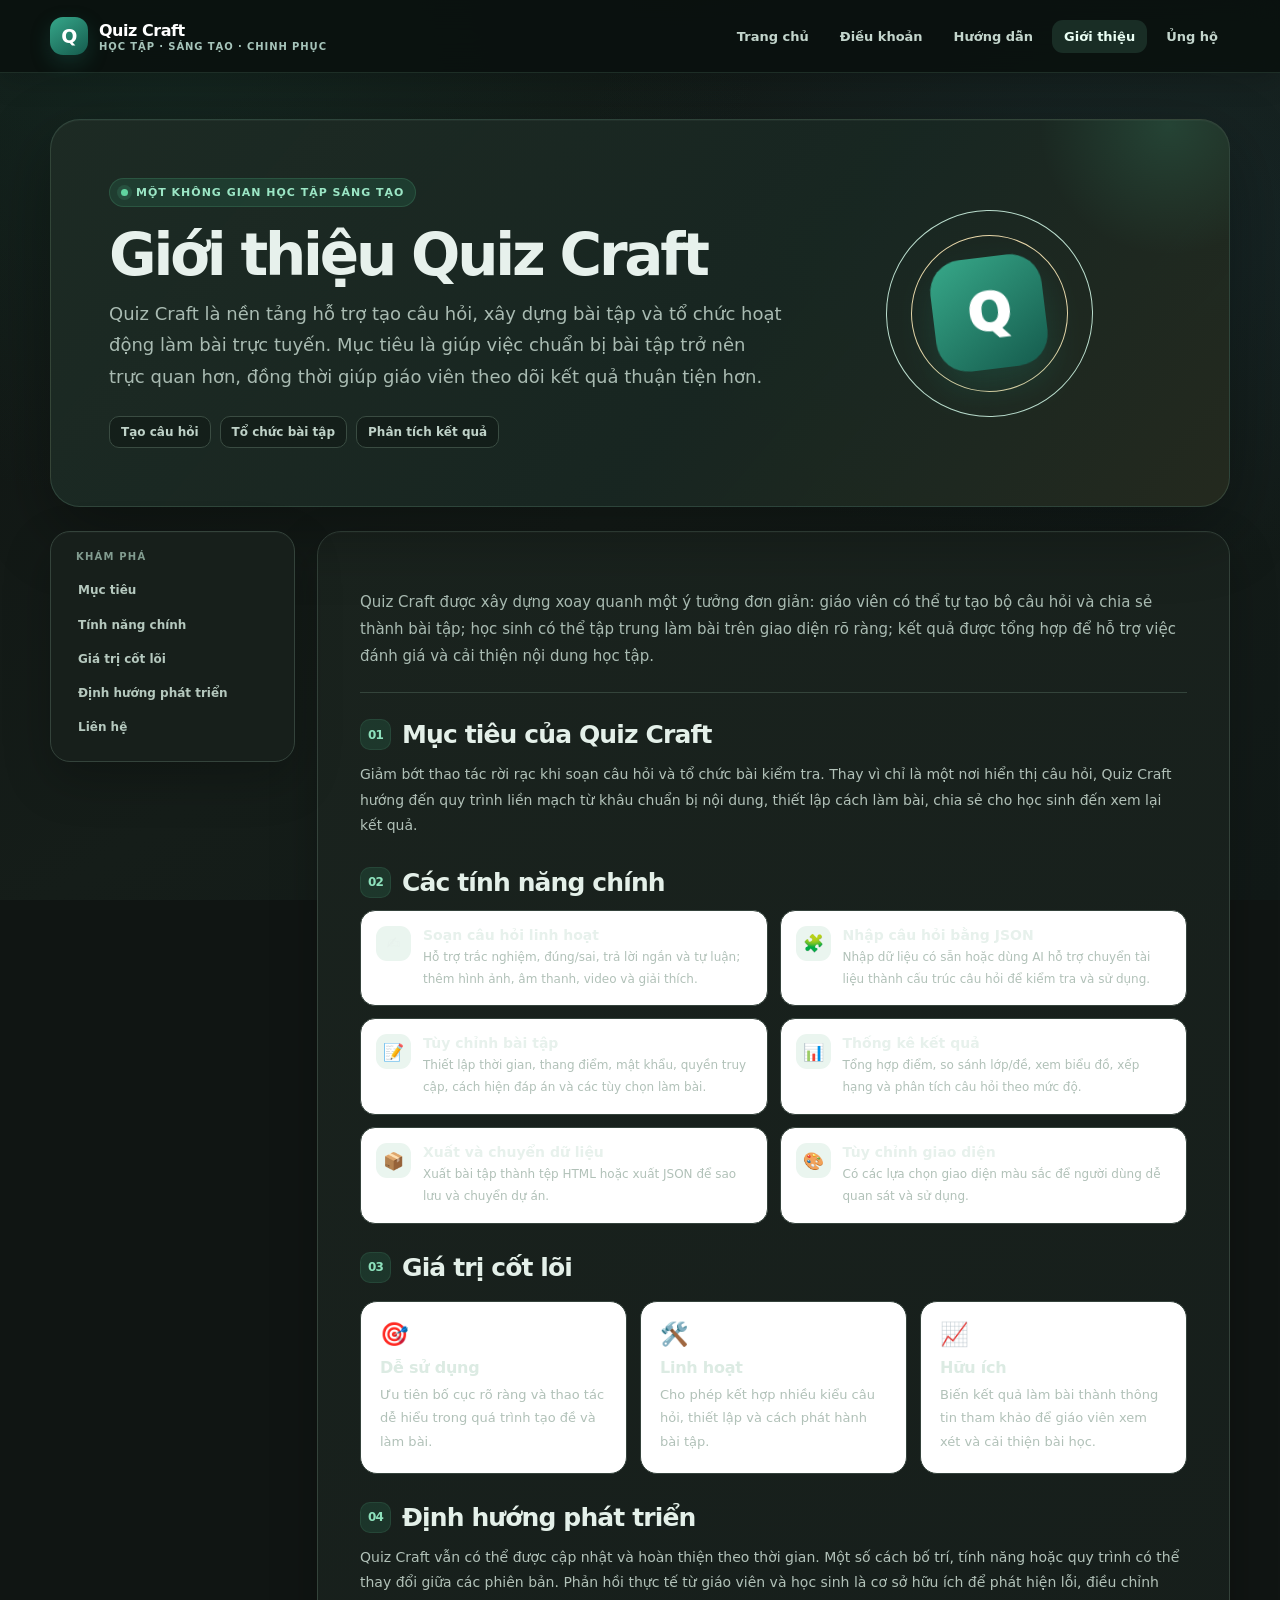
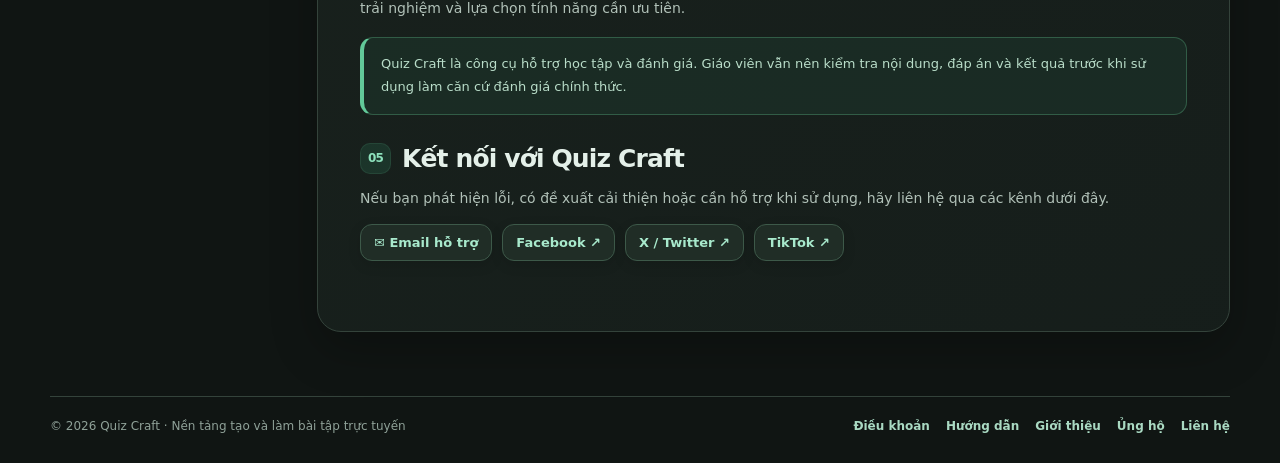
==== about.html @ 4340d817 "Quiz-craft Tạo câu hỏi nhanh và gọn" ====
<!doctype html><html lang="vi"><head><meta charset="utf-8"><meta name="viewport" content="width=device-width,initial-scale=1"><meta name="description" content="Giới thiệu về Quiz Craft, nền tảng tạo và làm bài tập trực tuyến."><meta name="theme-color" content="#101915"><title>Giới thiệu · Quiz Craft</title><style>
:root{color-scheme:light;--ink:#18302e;--muted:#667974;--paper:#f6faf8;--surface:#fff;--line:#e2ece7;--primary:#1d7a67;--primary-dark:#145b4f;--accent:#e0a93e;--soft:#edf6f2;--shadow:0 20px 55px rgba(33,61,55,.10);--small-shadow:0 8px 24px rgba(33,61,55,.07);--radius:22px;font-family:Inter,ui-sans-serif,system-ui,-apple-system,BlinkMacSystemFont,"Segoe UI",sans-serif}
*{box-sizing:border-box}html{scroll-behavior:smooth;scroll-padding-top:100px}body{margin:0;min-height:100vh;color:var(--ink);background:linear-gradient(125deg,#f7fbf9,#edf8f2,#fff8eb,#eef5ff);background-size:250% 250%;animation:drift 24s ease-in-out infinite;-webkit-font-smoothing:antialiased}a{color:var(--primary);text-decoration:none}a:hover{text-decoration:underline}button{font:inherit}@keyframes drift{0%,100%{background-position:0% 50%}50%{background-position:100% 50%}}
.topbar{position:sticky;top:0;z-index:50;background:rgba(8,15,19,.88);backdrop-filter:blur(18px);border-bottom:1px solid rgba(255,255,255,.09);color:#fff}.topbar-inner{width:min(1180px,calc(100% - 36px));height:72px;margin:auto;display:flex;align-items:center;justify-content:space-between;gap:20px}.brand{display:flex;align-items:center;gap:11px;color:white;font-weight:850;letter-spacing:-.03em}.brand:hover{text-decoration:none}.brand-mark{width:38px;height:38px;border-radius:13px;display:grid;place-items:center;background:linear-gradient(145deg,#36a78a,#155b4d);color:#fff;font-size:19px;box-shadow:0 8px 20px #1d7a6744}.brand small{display:block;color:#a6c4ba;font-size:10px;font-weight:650;letter-spacing:.09em;text-transform:uppercase;margin-top:1px}.nav{display:flex;align-items:center;gap:7px;flex-wrap:wrap}.nav a{color:#d6e4df;font-size:13px;font-weight:700;padding:9px 12px;border-radius:11px;transition:background .2s,color .2s,transform .2s}.nav a:hover,.nav a[aria-current=page]{text-decoration:none;background:rgba(255,255,255,.12);color:white}.nav a:active{transform:scale(.97)}
.wrap{width:min(1180px,calc(100% - 36px));margin:0 auto;padding:46px 0 64px}.hero{position:relative;overflow:hidden;border:1px solid rgba(255,255,255,.8);border-radius:30px;padding:clamp(28px,5vw,58px);background:linear-gradient(125deg,rgba(255,255,255,.94),rgba(240,249,244,.92) 60%,rgba(255,248,232,.94));box-shadow:var(--shadow)}.hero:before{content:"";position:absolute;width:270px;height:270px;border-radius:50%;right:-75px;top:-130px;background:radial-gradient(circle,#bfe8d5aa,transparent 68%);pointer-events:none}.eyebrow{display:inline-flex;align-items:center;gap:8px;padding:7px 11px;border-radius:999px;background:#e6f4ed;color:#17634f;font-size:11px;font-weight:850;letter-spacing:.09em;text-transform:uppercase}.eyebrow:before{content:"";width:7px;height:7px;border-radius:50%;background:#269a70;box-shadow:0 0 0 4px #269a701e}.hero h1{position:relative;max-width:850px;margin:18px 0 12px;font-size:clamp(34px,5.5vw,58px);line-height:1.05;letter-spacing:-.055em}.hero p{position:relative;max-width:760px;margin:0;color:var(--muted);font-size:clamp(15px,1.7vw,18px);line-height:1.75}.hero-meta{display:flex;gap:9px;flex-wrap:wrap;margin-top:24px}.meta-chip{padding:8px 11px;border:1px solid var(--line);border-radius:10px;background:#ffffffb8;color:#536c64;font-size:12px;font-weight:700}
.layout{display:grid;grid-template-columns:245px minmax(0,1fr);gap:22px;align-items:start;margin-top:24px}.side{position:sticky;top:94px;border:1px solid var(--line);border-radius:20px;background:#ffffffd9;box-shadow:var(--small-shadow);padding:17px}.side-label{margin:2px 8px 11px;color:#82918b;font-size:10px;font-weight:850;letter-spacing:.12em;text-transform:uppercase}.side a{display:block;padding:9px 10px;border-radius:10px;color:#52665f;font-size:12px;font-weight:700;line-height:1.35;transition:.18s}.side a:hover{background:var(--soft);color:var(--primary-dark);text-decoration:none;transform:translateX(2px)}.content{min-width:0;border:1px solid rgba(255,255,255,.95);border-radius:24px;background:rgba(255,255,255,.91);box-shadow:var(--shadow);padding:clamp(22px,4vw,42px)}.intro{padding-bottom:22px;border-bottom:1px solid var(--line);margin-bottom:26px;color:var(--muted);font-size:15px;line-height:1.8}.section{scroll-margin-top:100px;margin:28px 0}.section:first-of-type{margin-top:0}.section h2{display:flex;align-items:center;gap:11px;margin:0 0 12px;font-size:clamp(20px,2.5vw,25px);letter-spacing:-.035em}.num{flex:0 0 31px;width:31px;height:31px;display:grid;place-items:center;border-radius:10px;background:#e8f5ee;color:#1d7a67;font-size:12px;font-weight:900}.section h3{margin:20px 0 8px;font-size:16px;letter-spacing:-.015em}.section p,.section li{color:#52665f;font-size:14px;line-height:1.82}.section p{margin:8px 0}.section ul,.section ol{padding-left:21px;margin:9px 0}.section li{padding:3px 0}.note{margin:16px 0;padding:15px 17px;border:1px solid #dceee4;border-left:4px solid #2b9871;border-radius:13px;background:#f2faf5;color:#416157;font-size:13px;line-height:1.75}.warn{border-color:#f1e5c9;border-left-color:#d59a2b;background:#fff9ec;color:#735c2c}.grid2{display:grid;grid-template-columns:repeat(2,minmax(0,1fr));gap:13px;margin:15px 0}.mini-card{padding:16px;border:1px solid var(--line);border-radius:16px;background:linear-gradient(145deg,#fff,#f8fbf9)}.mini-card strong{display:block;margin-bottom:6px;color:#24483e;font-size:14px}.mini-card p{margin:0;font-size:13px}.pill{display:inline-flex;align-items:center;margin:3px 4px 3px 0;padding:5px 9px;border-radius:999px;background:#edf6f2;color:#366957;font-size:11px;font-weight:800}.step{display:grid;grid-template-columns:36px minmax(0,1fr);gap:13px;margin:13px 0;padding:16px;border:1px solid var(--line);border-radius:16px;background:#fff}.step-no{width:34px;height:34px;display:grid;place-items:center;border-radius:11px;background:#1d7a67;color:#fff;font-size:13px;font-weight:900}.step h3{margin:1px 0 5px}.step p{margin:0}.faq details{border:1px solid var(--line);border-radius:13px;background:#fff;margin:9px 0;padding:13px 15px}.faq summary{cursor:pointer;color:#294a40;font-size:13px;font-weight:800}.faq details p{margin:10px 0 2px}.contact-row{display:flex;gap:10px;flex-wrap:wrap;margin-top:13px}.contact-link{display:inline-flex;align-items:center;gap:8px;padding:10px 13px;border:1px solid var(--line);border-radius:12px;background:#fff;color:#315d50;font-size:13px;font-weight:750;transition:.18s}.contact-link:hover{transform:translateY(-2px);box-shadow:var(--small-shadow);text-decoration:none}.footer{width:min(1180px,calc(100% - 36px));margin:0 auto;padding:22px 0 30px;border-top:1px solid #dce7e1;display:flex;justify-content:space-between;gap:14px;flex-wrap:wrap;color:#71817b;font-size:12px}.footer-links{display:flex;gap:16px;flex-wrap:wrap}.footer a{color:#527066;font-weight:700}.toplink{position:fixed;right:20px;bottom:20px;width:42px;height:42px;display:grid;place-items:center;border:1px solid var(--line);border-radius:14px;background:#ffffffed;color:var(--primary);box-shadow:var(--small-shadow);font-weight:900;opacity:0;pointer-events:none;transform:translateY(8px);transition:.2s}.toplink.show{opacity:1;pointer-events:auto;transform:translateY(0)}
@media(max-width:820px){.layout{grid-template-columns:1fr}.side{position:static;display:flex;gap:5px;overflow-x:auto;white-space:nowrap;align-items:center}.side-label{display:none}.side a{flex:0 0 auto}.wrap{padding-top:25px}.hero{border-radius:23px}.content{border-radius:19px}}
@media(max-width:560px){.topbar-inner{width:calc(100% - 24px);height:auto;min-height:66px;align-items:flex-start;padding:12px 0;flex-direction:column;gap:8px}.nav{width:100%;overflow-x:auto;flex-wrap:nowrap;padding-bottom:2px}.nav a{white-space:nowrap;padding:8px 10px}.wrap{width:calc(100% - 22px);padding-bottom:40px}.hero{padding:25px 21px}.hero h1{font-size:36px}.content{padding:20px 17px}.grid2{grid-template-columns:1fr}.footer{width:calc(100% - 24px);font-size:11px}}
@media(prefers-reduced-motion:reduce){*,*:before,*:after{scroll-behavior:auto!important;animation:none!important;transition:none!important}}
@media print{body{background:#fff;animation:none}.topbar,.side,.toplink,.footer-links{display:none!important}.wrap{width:100%;padding:0}.hero,.content{box-shadow:none;border:1px solid #ddd}.layout{display:block}.footer{width:100%}}
</style><style>.about-hero{display:grid;grid-template-columns:minmax(0,1.3fr) minmax(210px,.7fr);gap:24px;align-items:center}.orbit{min-height:220px;display:grid;place-items:center;position:relative}.orbit:before,.orbit:after{content:"";position:absolute;border:1px solid #b9dccc;border-radius:50%;width:205px;height:205px;transform:rotate(-23deg)}.orbit:after{width:155px;height:155px;transform:rotate(35deg);border-color:#e7d6a8}.orbit-core{position:relative;z-index:1;width:112px;height:112px;border-radius:32px;display:grid;place-items:center;background:linear-gradient(145deg,#37a889,#155b4d);color:#fff;font-size:51px;font-weight:950;box-shadow:0 18px 35px #1d7a6744;transform:rotate(-7deg)}.value-grid{display:grid;grid-template-columns:repeat(3,minmax(0,1fr));gap:13px;margin:18px 0}.value{padding:19px;border:1px solid var(--line);border-radius:17px;background:#fff}.value .emoji{font-size:23px}.value h3{margin:10px 0 6px}.value p{font-size:13px;margin:0}.feature-list{display:grid;grid-template-columns:repeat(2,minmax(0,1fr));gap:12px}.feature{display:flex;gap:12px;padding:15px;border:1px solid var(--line);border-radius:15px;background:#fff}.feature-icon{flex:0 0 35px;height:35px;display:grid;place-items:center;border-radius:11px;background:#eaf5ef;font-size:17px}.feature strong{display:block;margin:1px 0 4px;font-size:14px}.feature p{font-size:12px;margin:0}@media(max-width:700px){.about-hero{grid-template-columns:1fr}.orbit{min-height:170px}.orbit:before{width:165px;height:165px}.orbit:after{width:125px;height:125px}.orbit-core{width:90px;height:90px;border-radius:26px;font-size:42px}.value-grid{grid-template-columns:1fr}.feature-list{grid-template-columns:1fr}}</style><style id="quiz-craft-dark-theme">
:root{
  color-scheme:dark;
  --ink:#e7f1ec;
  --muted:#9aada5;
  --paper:#111715;
  --surface:#1a211e;
  --line:#35433c;
  --primary:#79d8b8;
  --primary-dark:#a0ead0;
  --accent:#e6b95c;
  --soft:#202e28;
  --shadow:0 22px 60px rgba(0,0,0,.34);
  --small-shadow:0 10px 28px rgba(0,0,0,.28);
}
html{background:#101513;color-scheme:dark}
body{
  color:var(--ink);
  background:
    radial-gradient(ellipse at 12% 4%,rgba(37,112,88,.18),transparent 38%),
    radial-gradient(ellipse at 88% 24%,rgba(34,85,107,.16),transparent 36%),
    linear-gradient(145deg,#101513 0%,#151d19 52%,#111917 100%);
  background-attachment:fixed;
}
a{color:var(--primary)}
a:hover{color:#b0f1d9}
.topbar{background:rgba(10,16,14,.88);border-bottom-color:rgba(128,190,164,.16);box-shadow:0 8px 28px rgba(0,0,0,.16)}
.nav a{color:#c3d5cc}
.nav a:hover,.nav a[aria-current=page]{background:rgba(111,208,172,.14);color:#eafff4}
.hero{
  border-color:rgba(135,190,163,.19);
  background:linear-gradient(130deg,rgba(30,43,36,.96),rgba(24,39,34,.94) 58%,rgba(38,43,31,.91));
  box-shadow:0 24px 70px rgba(0,0,0,.32),inset 0 1px 0 rgba(255,255,255,.035);
  transition:transform .28s ease,box-shadow .28s ease,border-color .28s ease;
}
.hero:before{background:radial-gradient(circle,rgba(70,177,133,.2),transparent 68%)}
.hero p,.intro{color:#a9bbb2}
.eyebrow{background:rgba(48,139,103,.2);color:#9be6c5;border:1px solid rgba(99,197,150,.18)}
.eyebrow:before{background:#60d5a0;box-shadow:0 0 0 4px rgba(96,213,160,.13)}
.meta-chip{background:rgba(13,22,18,.48);border-color:#3a4c42;color:#bfd2c8}
.layout{align-items:start}
.side,.content{
  background:rgba(24,32,28,.94);
  border-color:#34433b;
  box-shadow:0 18px 48px rgba(0,0,0,.24),inset 0 1px 0 rgba(255,255,255,.025);
}
.side-label{color:#829c90}
.side a{color:#b5c8be}
.side a:hover{background:#263a30;color:#a8f0d0}
.content{background:linear-gradient(145deg,rgba(26,35,30,.97),rgba(22,30,27,.97))}
.intro{border-bottom-color:#34443b}
.section h2{color:#e4f0e9}
.section h3{color:#dcebe3}
.section p,.section li{color:#b1c1b8}
.num{background:rgba(48,139,103,.2);color:#8de1bc;border:1px solid rgba(104,190,149,.12)}
.note{background:rgba(34,76,57,.28);border-color:#315c46;border-left-color:#62c999;color:#b9ddc9}
.warn,.big-note{background:rgba(102,75,29,.2);border-color:#66502b;border-left-color:#d6a94f;color:#e4cf9d}
.mini-card,.support-card,.step,.faq details,.qr-panel{
  background:linear-gradient(145deg,#202a25,#1a231f);
  border-color:#39483f;
  box-shadow:0 8px 24px rgba(0,0,0,.12),inset 0 1px 0 rgba(255,255,255,.025);
  transition:transform .22s ease,border-color .22s ease,box-shadow .22s ease,background .22s ease;
}
.mini-card strong,.support-card h3,.faq summary{color:#dff1e7}
.mini-card p,.support-card p,.step p,.faq details p{color:#adbbb4}
.support-icon{background:rgba(67,145,108,.2);color:#9ce3c1}
.copy-link-button{appearance:none;-webkit-appearance:none;font:inherit;cursor:pointer}
.copy-link-button:active{transform:translateY(0) scale(.98)}
.support-cta,.contact-link,.qr-button{
  background:#202d26;
  color:#a8e9cc;
  border-color:#3d5949;
  box-shadow:0 4px 13px rgba(0,0,0,.12);
  transition:transform .2s ease,box-shadow .2s ease,border-color .2s ease,background .2s ease,color .2s ease;
}
.support-cta:hover,.contact-link:hover,.qr-button:hover{
  color:#eafff4;
  background:#294236;
  border-color:#65b88f;
  box-shadow:0 12px 28px rgba(0,0,0,.3),0 0 0 1px rgba(101,184,143,.09);
  transform:translateY(-3px);
  text-decoration:none;
}
.qr-panel h3{color:#e0eee6}
.qr-panel p{color:#9eb2a7}
.qr-preview{background:#151d19;border-color:#465a4d;box-shadow:inset 0 2px 12px rgba(0,0,0,.2)}
.qr-preview img{background:#fff;box-shadow:0 12px 30px rgba(0,0,0,.3)}
.qr-button.secondary{background:#202d26;color:#b2ead0}
.qr-button.primary{background:linear-gradient(135deg,#238866,#176b56);border-color:#3ca47d;color:#fff}
.qr-button.primary:hover{background:linear-gradient(135deg,#2b9a75,#1e7d62)}
.footer{border-top-color:#34433b;color:#8fa198}
.footer a{color:#a9d9c2}
.toplink{background:#202b25;border-color:#405247;color:#9ce7c3;box-shadow:0 10px 26px rgba(0,0,0,.32)}
.toplink:hover{background:#2a4034;box-shadow:0 14px 30px rgba(0,0,0,.4)}
.hero:hover{transform:translateY(-2px);border-color:rgba(117,213,170,.35);box-shadow:0 30px 78px rgba(0,0,0,.4),0 0 0 1px rgba(117,213,170,.045)}
.side,.content{transition:border-color .25s ease,box-shadow .25s ease}
.side:hover,.content:hover{border-color:#42574a;box-shadow:0 22px 58px rgba(0,0,0,.3),inset 0 1px 0 rgba(255,255,255,.025)}
.support-card:hover,.mini-card:hover,.step:hover,.faq details:hover,.qr-panel:hover{transform:translateY(-3px);border-color:#527660;box-shadow:0 16px 34px rgba(0,0,0,.27),0 0 0 1px rgba(107,194,147,.06)}
.nav a,.side a,.contact-link,.support-cta,.qr-button,.toplink,.meta-chip{transition:all .2s ease}
:focus-visible{outline:2px solid #79d8b8;outline-offset:3px}
@media(prefers-reduced-motion:reduce){.hero,.side,.content,.support-card,.mini-card,.step,.faq details,.qr-panel,.support-cta,.contact-link,.qr-button{transition:none!important}.hero:hover,.support-card:hover,.mini-card:hover,.step:hover,.faq details:hover,.qr-panel:hover{transform:none}}
@media print{body{background:#fff;color:#111}.hero,.side,.content,.support-card,.qr-panel{background:#fff;color:#111;box-shadow:none}.hero p,.intro,.section p,.section li{color:#333}}
</style>
</head><body id="top"><header class="topbar"><div class="topbar-inner"><a class="brand" href="https://quiz-craft-hs209.netlify.app" aria-label="Quiz Craft - Trang chủ"><span class="brand-mark">Q</span><span>Quiz Craft<small>Học tập · Sáng tạo · Chinh phục</small></span></a><nav class="nav" aria-label="Điều hướng"><a href="https://quiz-craft-hs209.netlify.app">Trang chủ</a><a href="https://quiz-craft-terms.netlify.app" >Điều khoản</a><a href="https://quiz-craft-guide.netlify.app" >Hướng dẫn</a><a href="https://quiz-craft-about.netlify.app" aria-current="page">Giới thiệu</a><a href="https://quiz-craft-supports.netlify.app" target="_blank" rel="noopener noreferrer">Ủng hộ</a></nav></div></header><main class="wrap"><section class="hero about-hero"><div><span class="eyebrow">Một không gian học tập sáng tạo</span><h1>Giới thiệu Quiz Craft</h1><p>Quiz Craft là nền tảng hỗ trợ tạo câu hỏi, xây dựng bài tập và tổ chức hoạt động làm bài trực tuyến. Mục tiêu là giúp việc chuẩn bị bài tập trở nên trực quan hơn, đồng thời giúp giáo viên theo dõi kết quả thuận tiện hơn.</p><div class="hero-meta"><span class="meta-chip">Tạo câu hỏi</span><span class="meta-chip">Tổ chức bài tập</span><span class="meta-chip">Phân tích kết quả</span></div></div><div class="orbit" aria-hidden="true"><div class="orbit-core">Q</div></div></section><div class="layout"><aside class="side"><div class="side-label">Khám phá</div><a href="#muc-tieu">Mục tiêu</a><a href="#tinh-nang">Tính năng chính</a><a href="#gia-tri">Giá trị cốt lõi</a><a href="#phat-trien">Định hướng phát triển</a><a href="#lien-he">Liên hệ</a></aside><article class="content"><p class="intro">Quiz Craft được xây dựng xoay quanh một ý tưởng đơn giản: giáo viên có thể tự tạo bộ câu hỏi và chia sẻ thành bài tập; học sinh có thể tập trung làm bài trên giao diện rõ ràng; kết quả được tổng hợp để hỗ trợ việc đánh giá và cải thiện nội dung học tập.</p><section class="section" id="muc-tieu"><h2><span class="num">01</span>Mục tiêu của Quiz Craft</h2><p>Giảm bớt thao tác rời rạc khi soạn câu hỏi và tổ chức bài kiểm tra. Thay vì chỉ là một nơi hiển thị câu hỏi, Quiz Craft hướng đến quy trình liền mạch từ khâu chuẩn bị nội dung, thiết lập cách làm bài, chia sẻ cho học sinh đến xem lại kết quả.</p></section><section class="section" id="tinh-nang"><h2><span class="num">02</span>Các tính năng chính</h2><div class="feature-list"><div class="feature"><span class="feature-icon">✍️</span><div><strong>Soạn câu hỏi linh hoạt</strong><p>Hỗ trợ trắc nghiệm, đúng/sai, trả lời ngắn và tự luận; thêm hình ảnh, âm thanh, video và giải thích.</p></div></div><div class="feature"><span class="feature-icon">🧩</span><div><strong>Nhập câu hỏi bằng JSON</strong><p>Nhập dữ liệu có sẵn hoặc dùng AI hỗ trợ chuyển tài liệu thành cấu trúc câu hỏi để kiểm tra và sử dụng.</p></div></div><div class="feature"><span class="feature-icon">📝</span><div><strong>Tùy chỉnh bài tập</strong><p>Thiết lập thời gian, thang điểm, mật khẩu, quyền truy cập, cách hiện đáp án và các tùy chọn làm bài.</p></div></div><div class="feature"><span class="feature-icon">📊</span><div><strong>Thống kê kết quả</strong><p>Tổng hợp điểm, so sánh lớp/đề, xem biểu đồ, xếp hạng và phân tích câu hỏi theo mức độ.</p></div></div><div class="feature"><span class="feature-icon">📦</span><div><strong>Xuất và chuyển dữ liệu</strong><p>Xuất bài tập thành tệp HTML hoặc xuất JSON để sao lưu và chuyển dự án.</p></div></div><div class="feature"><span class="feature-icon">🎨</span><div><strong>Tùy chỉnh giao diện</strong><p>Có các lựa chọn giao diện màu sắc để người dùng dễ quan sát và sử dụng.</p></div></div></div></section><section class="section" id="gia-tri"><h2><span class="num">03</span>Giá trị cốt lõi</h2><div class="value-grid"><div class="value"><div class="emoji">🎯</div><h3>Dễ sử dụng</h3><p>Ưu tiên bố cục rõ ràng và thao tác dễ hiểu trong quá trình tạo đề và làm bài.</p></div><div class="value"><div class="emoji">🛠️</div><h3>Linh hoạt</h3><p>Cho phép kết hợp nhiều kiểu câu hỏi, thiết lập và cách phát hành bài tập.</p></div><div class="value"><div class="emoji">📈</div><h3>Hữu ích</h3><p>Biến kết quả làm bài thành thông tin tham khảo để giáo viên xem xét và cải thiện bài học.</p></div></div></section><section class="section" id="phat-trien"><h2><span class="num">04</span>Định hướng phát triển</h2><p>Quiz Craft vẫn có thể được cập nhật và hoàn thiện theo thời gian. Một số cách bố trí, tính năng hoặc quy trình có thể thay đổi giữa các phiên bản. Phản hồi thực tế từ giáo viên và học sinh là cơ sở hữu ích để phát hiện lỗi, điều chỉnh trải nghiệm và lựa chọn tính năng cần ưu tiên.</p><div class="note">Quiz Craft là công cụ hỗ trợ học tập và đánh giá. Giáo viên vẫn nên kiểm tra nội dung, đáp án và kết quả trước khi sử dụng làm căn cứ đánh giá chính thức.</div></section><section class="section" id="lien-he"><h2><span class="num">05</span>Kết nối với Quiz Craft</h2><p>Nếu bạn phát hiện lỗi, có đề xuất cải thiện hoặc cần hỗ trợ khi sử dụng, hãy liên hệ qua các kênh dưới đây.</p><div class="contact-row"><a class="contact-link" href="mailto:hosu2k9@gmail.com">✉️ Email hỗ trợ</a><a class="contact-link" href="https://www.facebook.com/hovsu2009" target="_blank" rel="noopener noreferrer">Facebook ↗</a><a class="contact-link" href="https://x.com/hovsu2009" target="_blank" rel="noopener noreferrer">X / Twitter ↗</a><a class="contact-link" href="https://www.tiktok.com/@hovsu2009" target="_blank" rel="noopener noreferrer">TikTok ↗</a></div></section></article></div></main><footer class="footer"><span>© 2026 Quiz Craft · Nền tảng tạo và làm bài tập trực tuyến</span><span class="footer-links"><a href="https://quiz-craft-terms.netlify.app">Điều khoản</a><a href="https://quiz-craft-guide.netlify.app">Hướng dẫn</a><a href="https://quiz-craft-about.netlify.app">Giới thiệu</a><a href="https://quiz-craft-supports.netlify.app" target="_blank" rel="noopener noreferrer">Ủng hộ</a><a href="mailto:hosu2k9@gmail.com">Liên hệ</a></span></footer><a class="toplink" href="#top" aria-label="Lên đầu trang">↑</a><script>
(()=>{const b=document.querySelector('.toplink');if(!b)return;const update=()=>b.classList.toggle('show',window.scrollY>420);window.addEventListener('scroll',update,{passive:true});update();})();
</script></body></html>
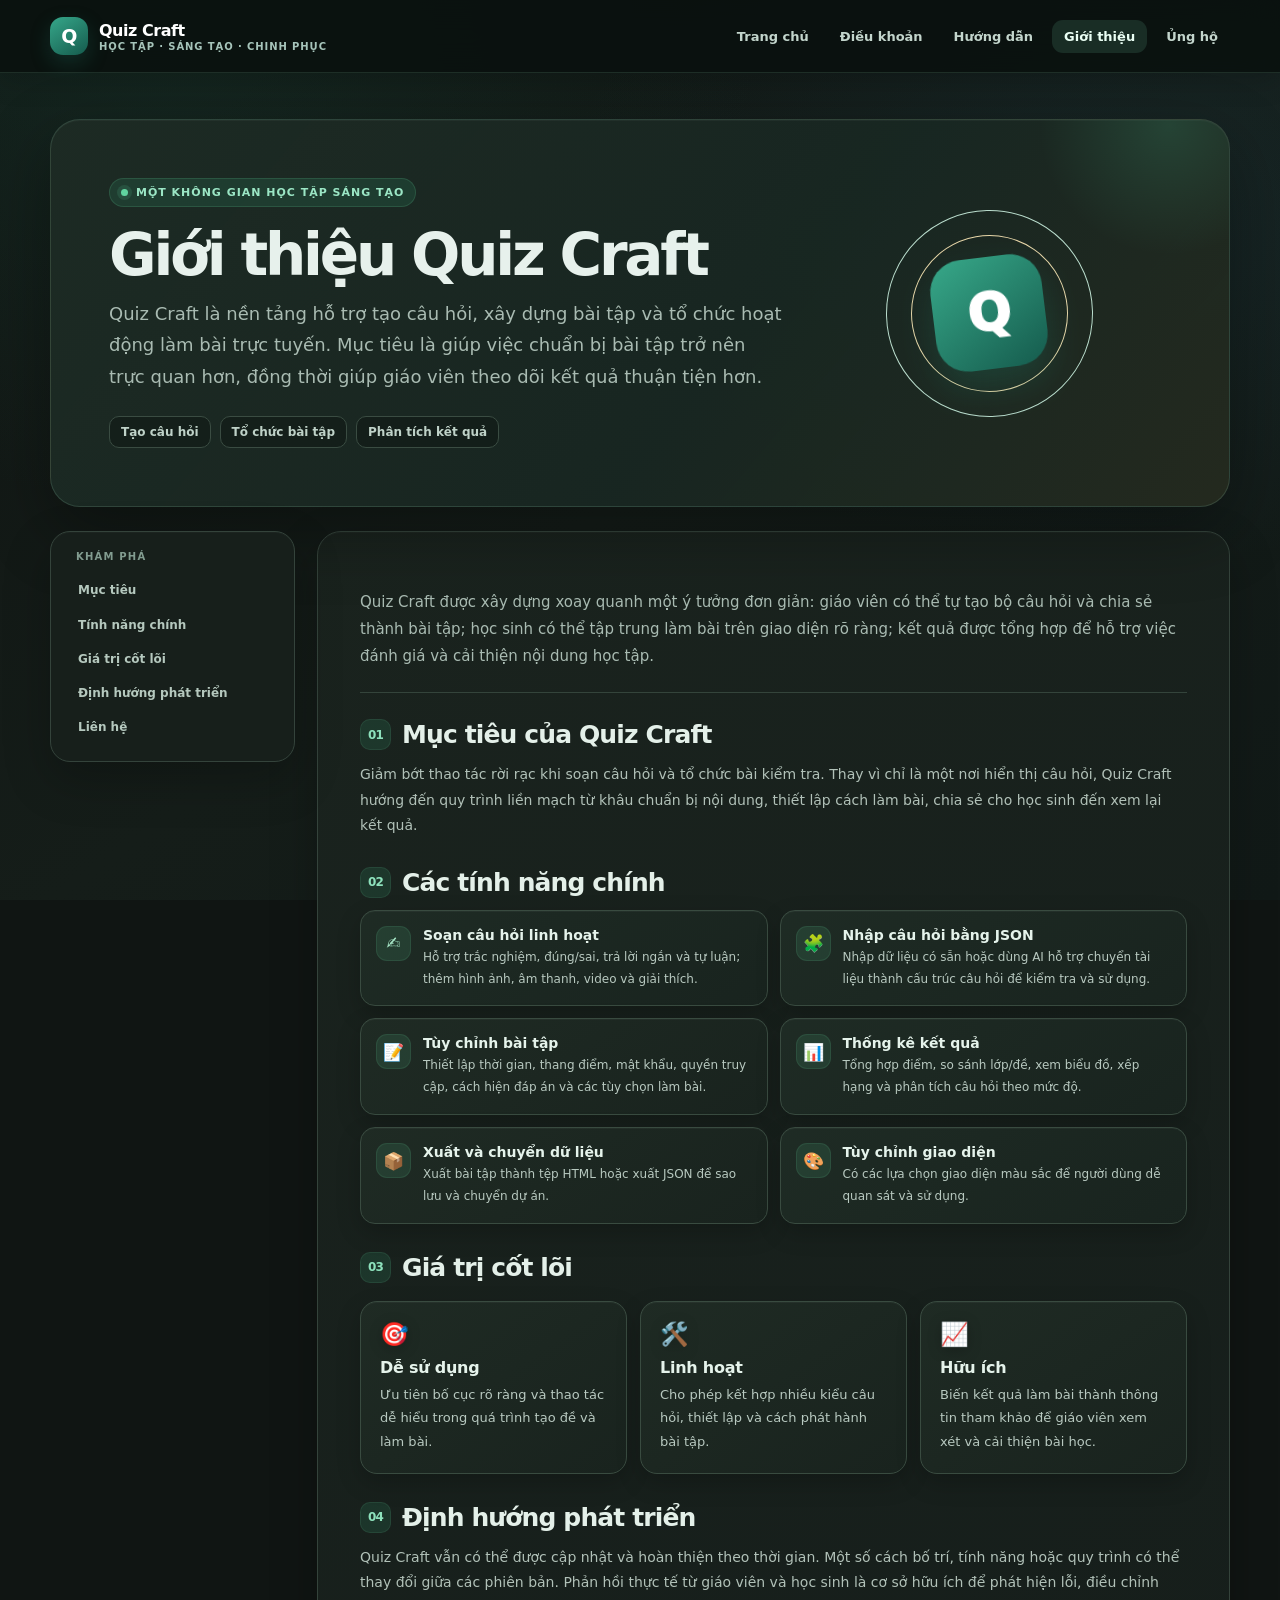
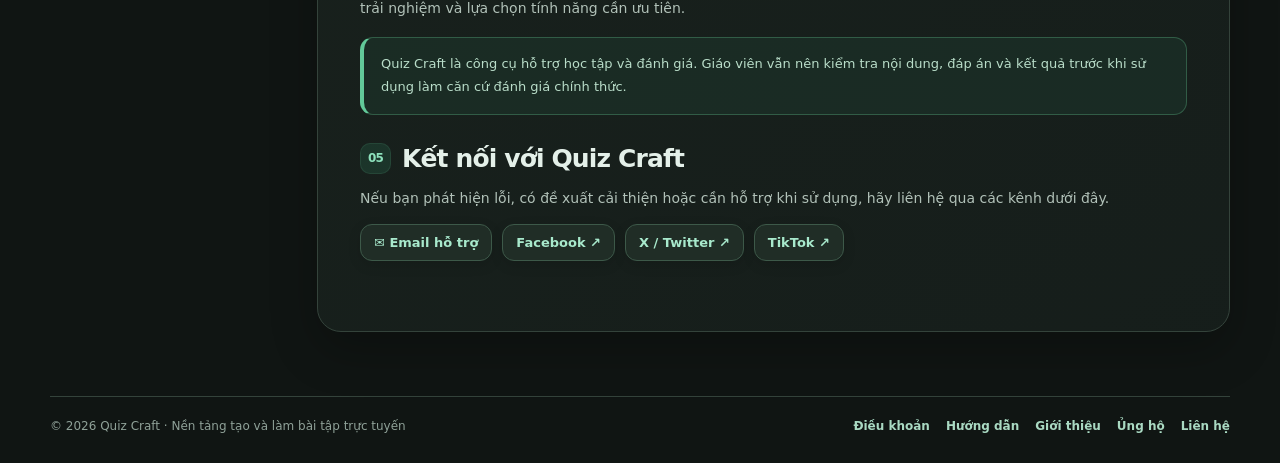
==== commit 1ddeb9b2: "about" ====
--- a/about.html
+++ b/about.html
@@ -111,6 +111,45 @@
 @media(prefers-reduced-motion:reduce){.hero,.side,.content,.support-card,.mini-card,.step,.faq details,.qr-panel,.support-cta,.contact-link,.qr-button{transition:none!important}.hero:hover,.support-card:hover,.mini-card:hover,.step:hover,.faq details:hover,.qr-panel:hover{transform:none}}
 @media print{body{background:#fff;color:#111}.hero,.side,.content,.support-card,.qr-panel{background:#fff;color:#111;box-shadow:none}.hero p,.intro,.section p,.section li{color:#333}}
 </style>
-</head><body id="top"><header class="topbar"><div class="topbar-inner"><a class="brand" href="https://quiz-craft-hs209.netlify.app" aria-label="Quiz Craft - Trang chủ"><span class="brand-mark">Q</span><span>Quiz Craft<small>Học tập · Sáng tạo · Chinh phục</small></span></a><nav class="nav" aria-label="Điều hướng"><a href="https://quiz-craft-hs209.netlify.app">Trang chủ</a><a href="https://quiz-craft-terms.netlify.app" >Điều khoản</a><a href="https://quiz-craft-guide.netlify.app" >Hướng dẫn</a><a href="https://quiz-craft-about.netlify.app" aria-current="page">Giới thiệu</a><a href="https://quiz-craft-supports.netlify.app" target="_blank" rel="noopener noreferrer">Ủng hộ</a></nav></div></header><main class="wrap"><section class="hero about-hero"><div><span class="eyebrow">Một không gian học tập sáng tạo</span><h1>Giới thiệu Quiz Craft</h1><p>Quiz Craft là nền tảng hỗ trợ tạo câu hỏi, xây dựng bài tập và tổ chức hoạt động làm bài trực tuyến. Mục tiêu là giúp việc chuẩn bị bài tập trở nên trực quan hơn, đồng thời giúp giáo viên theo dõi kết quả thuận tiện hơn.</p><div class="hero-meta"><span class="meta-chip">Tạo câu hỏi</span><span class="meta-chip">Tổ chức bài tập</span><span class="meta-chip">Phân tích kết quả</span></div></div><div class="orbit" aria-hidden="true"><div class="orbit-core">Q</div></div></section><div class="layout"><aside class="side"><div class="side-label">Khám phá</div><a href="#muc-tieu">Mục tiêu</a><a href="#tinh-nang">Tính năng chính</a><a href="#gia-tri">Giá trị cốt lõi</a><a href="#phat-trien">Định hướng phát triển</a><a href="#lien-he">Liên hệ</a></aside><article class="content"><p class="intro">Quiz Craft được xây dựng xoay quanh một ý tưởng đơn giản: giáo viên có thể tự tạo bộ câu hỏi và chia sẻ thành bài tập; học sinh có thể tập trung làm bài trên giao diện rõ ràng; kết quả được tổng hợp để hỗ trợ việc đánh giá và cải thiện nội dung học tập.</p><section class="section" id="muc-tieu"><h2><span class="num">01</span>Mục tiêu của Quiz Craft</h2><p>Giảm bớt thao tác rời rạc khi soạn câu hỏi và tổ chức bài kiểm tra. Thay vì chỉ là một nơi hiển thị câu hỏi, Quiz Craft hướng đến quy trình liền mạch từ khâu chuẩn bị nội dung, thiết lập cách làm bài, chia sẻ cho học sinh đến xem lại kết quả.</p></section><section class="section" id="tinh-nang"><h2><span class="num">02</span>Các tính năng chính</h2><div class="feature-list"><div class="feature"><span class="feature-icon">✍️</span><div><strong>Soạn câu hỏi linh hoạt</strong><p>Hỗ trợ trắc nghiệm, đúng/sai, trả lời ngắn và tự luận; thêm hình ảnh, âm thanh, video và giải thích.</p></div></div><div class="feature"><span class="feature-icon">🧩</span><div><strong>Nhập câu hỏi bằng JSON</strong><p>Nhập dữ liệu có sẵn hoặc dùng AI hỗ trợ chuyển tài liệu thành cấu trúc câu hỏi để kiểm tra và sử dụng.</p></div></div><div class="feature"><span class="feature-icon">📝</span><div><strong>Tùy chỉnh bài tập</strong><p>Thiết lập thời gian, thang điểm, mật khẩu, quyền truy cập, cách hiện đáp án và các tùy chọn làm bài.</p></div></div><div class="feature"><span class="feature-icon">📊</span><div><strong>Thống kê kết quả</strong><p>Tổng hợp điểm, so sánh lớp/đề, xem biểu đồ, xếp hạng và phân tích câu hỏi theo mức độ.</p></div></div><div class="feature"><span class="feature-icon">📦</span><div><strong>Xuất và chuyển dữ liệu</strong><p>Xuất bài tập thành tệp HTML hoặc xuất JSON để sao lưu và chuyển dự án.</p></div></div><div class="feature"><span class="feature-icon">🎨</span><div><strong>Tùy chỉnh giao diện</strong><p>Có các lựa chọn giao diện màu sắc để người dùng dễ quan sát và sử dụng.</p></div></div></div></section><section class="section" id="gia-tri"><h2><span class="num">03</span>Giá trị cốt lõi</h2><div class="value-grid"><div class="value"><div class="emoji">🎯</div><h3>Dễ sử dụng</h3><p>Ưu tiên bố cục rõ ràng và thao tác dễ hiểu trong quá trình tạo đề và làm bài.</p></div><div class="value"><div class="emoji">🛠️</div><h3>Linh hoạt</h3><p>Cho phép kết hợp nhiều kiểu câu hỏi, thiết lập và cách phát hành bài tập.</p></div><div class="value"><div class="emoji">📈</div><h3>Hữu ích</h3><p>Biến kết quả làm bài thành thông tin tham khảo để giáo viên xem xét và cải thiện bài học.</p></div></div></section><section class="section" id="phat-trien"><h2><span class="num">04</span>Định hướng phát triển</h2><p>Quiz Craft vẫn có thể được cập nhật và hoàn thiện theo thời gian. Một số cách bố trí, tính năng hoặc quy trình có thể thay đổi giữa các phiên bản. Phản hồi thực tế từ giáo viên và học sinh là cơ sở hữu ích để phát hiện lỗi, điều chỉnh trải nghiệm và lựa chọn tính năng cần ưu tiên.</p><div class="note">Quiz Craft là công cụ hỗ trợ học tập và đánh giá. Giáo viên vẫn nên kiểm tra nội dung, đáp án và kết quả trước khi sử dụng làm căn cứ đánh giá chính thức.</div></section><section class="section" id="lien-he"><h2><span class="num">05</span>Kết nối với Quiz Craft</h2><p>Nếu bạn phát hiện lỗi, có đề xuất cải thiện hoặc cần hỗ trợ khi sử dụng, hãy liên hệ qua các kênh dưới đây.</p><div class="contact-row"><a class="contact-link" href="mailto:hosu2k9@gmail.com">✉️ Email hỗ trợ</a><a class="contact-link" href="https://www.facebook.com/hovsu2009" target="_blank" rel="noopener noreferrer">Facebook ↗</a><a class="contact-link" href="https://x.com/hovsu2009" target="_blank" rel="noopener noreferrer">X / Twitter ↗</a><a class="contact-link" href="https://www.tiktok.com/@hovsu2009" target="_blank" rel="noopener noreferrer">TikTok ↗</a></div></section></article></div></main><footer class="footer"><span>© 2026 Quiz Craft · Nền tảng tạo và làm bài tập trực tuyến</span><span class="footer-links"><a href="https://quiz-craft-terms.netlify.app">Điều khoản</a><a href="https://quiz-craft-guide.netlify.app">Hướng dẫn</a><a href="https://quiz-craft-about.netlify.app">Giới thiệu</a><a href="https://quiz-craft-supports.netlify.app" target="_blank" rel="noopener noreferrer">Ủng hộ</a><a href="mailto:hosu2k9@gmail.com">Liên hệ</a></span></footer><a class="toplink" href="#top" aria-label="Lên đầu trang">↑</a><script>
+<style id="about-dark-cards-polish">
+/* Các thẻ nội dung dùng cùng bảng màu tối với giao diện Quiz Craft */
+.feature,.value{
+  color:#e7f1ec;
+  background:linear-gradient(145deg,rgba(31,43,36,.98),rgba(25,35,30,.98));
+  border:1px solid #394b40;
+  box-shadow:0 9px 24px rgba(0,0,0,.20),inset 0 1px 0 rgba(255,255,255,.035);
+  transition:transform .26s ease,border-color .26s ease,box-shadow .26s ease,background .26s ease;
+  animation:about-card-enter .55s ease;
+}
+.feature strong,.value h3{color:#e5f3eb}
+.feature p,.value p{color:#b8c9c0}
+.feature-icon{
+  background:rgba(67,145,108,.20);
+  color:#a8e8c8;
+  border:1px solid rgba(105,190,149,.13);
+}
+.value .emoji{filter:drop-shadow(0 3px 7px rgba(0,0,0,.22))}
+.feature:hover,.value:hover{
+  transform:translateY(-4px);
+  border-color:#5b8068;
+  background:linear-gradient(145deg,rgba(36,53,43,.99),rgba(28,42,35,.99));
+  box-shadow:0 17px 35px rgba(0,0,0,.31),0 0 0 1px rgba(117,213,170,.07);
+}
+.feature:active,.value:active{transform:translateY(-1px) scale(.995)}
+@keyframes about-card-enter{
+  from{opacity:0;transform:translateY(9px)}
+  to{opacity:1;transform:translateY(0)}
+}
+.feature:nth-child(2),.value:nth-child(2){animation-delay:.06s}
+.feature:nth-child(3),.value:nth-child(3){animation-delay:.12s}
+.feature:nth-child(4){animation-delay:.18s}
+.feature:nth-child(5){animation-delay:.24s}
+.feature:nth-child(6){animation-delay:.30s}
+@media(prefers-reduced-motion:reduce){
+  .feature,.value{animation:none!important;transition:none!important}
+  .feature:hover,.value:hover{transform:none}
+}
+</style>
+</head><body id="top"><header class="topbar"><div class="topbar-inner"><a class="brand" href="index.html" aria-label="Quiz Craft - Trang chủ"><span class="brand-mark">Q</span><span>Quiz Craft<small>Học tập · Sáng tạo · Chinh phục</small></span></a><nav class="nav" aria-label="Điều hướng"><a href="index.html">Trang chủ</a><a href="terms.html" >Điều khoản</a><a href="guide.html" >Hướng dẫn</a><a href="about.html" aria-current="page">Giới thiệu</a><a href="support.html" rel="noopener noreferrer">Ủng hộ</a></nav></div></header><main class="wrap"><section class="hero about-hero"><div><span class="eyebrow">Một không gian học tập sáng tạo</span><h1>Giới thiệu Quiz Craft</h1><p>Quiz Craft là nền tảng hỗ trợ tạo câu hỏi, xây dựng bài tập và tổ chức hoạt động làm bài trực tuyến. Mục tiêu là giúp việc chuẩn bị bài tập trở nên trực quan hơn, đồng thời giúp giáo viên theo dõi kết quả thuận tiện hơn.</p><div class="hero-meta"><span class="meta-chip">Tạo câu hỏi</span><span class="meta-chip">Tổ chức bài tập</span><span class="meta-chip">Phân tích kết quả</span></div></div><div class="orbit" aria-hidden="true"><div class="orbit-core">Q</div></div></section><div class="layout"><aside class="side"><div class="side-label">Khám phá</div><a href="#muc-tieu">Mục tiêu</a><a href="#tinh-nang">Tính năng chính</a><a href="#gia-tri">Giá trị cốt lõi</a><a href="#phat-trien">Định hướng phát triển</a><a href="#lien-he">Liên hệ</a></aside><article class="content"><p class="intro">Quiz Craft được xây dựng xoay quanh một ý tưởng đơn giản: giáo viên có thể tự tạo bộ câu hỏi và chia sẻ thành bài tập; học sinh có thể tập trung làm bài trên giao diện rõ ràng; kết quả được tổng hợp để hỗ trợ việc đánh giá và cải thiện nội dung học tập.</p><section class="section" id="muc-tieu"><h2><span class="num">01</span>Mục tiêu của Quiz Craft</h2><p>Giảm bớt thao tác rời rạc khi soạn câu hỏi và tổ chức bài kiểm tra. Thay vì chỉ là một nơi hiển thị câu hỏi, Quiz Craft hướng đến quy trình liền mạch từ khâu chuẩn bị nội dung, thiết lập cách làm bài, chia sẻ cho học sinh đến xem lại kết quả.</p></section><section class="section" id="tinh-nang"><h2><span class="num">02</span>Các tính năng chính</h2><div class="feature-list"><div class="feature"><span class="feature-icon">✍️</span><div><strong>Soạn câu hỏi linh hoạt</strong><p>Hỗ trợ trắc nghiệm, đúng/sai, trả lời ngắn và tự luận; thêm hình ảnh, âm thanh, video và giải thích.</p></div></div><div class="feature"><span class="feature-icon">🧩</span><div><strong>Nhập câu hỏi bằng JSON</strong><p>Nhập dữ liệu có sẵn hoặc dùng AI hỗ trợ chuyển tài liệu thành cấu trúc câu hỏi để kiểm tra và sử dụng.</p></div></div><div class="feature"><span class="feature-icon">📝</span><div><strong>Tùy chỉnh bài tập</strong><p>Thiết lập thời gian, thang điểm, mật khẩu, quyền truy cập, cách hiện đáp án và các tùy chọn làm bài.</p></div></div><div class="feature"><span class="feature-icon">📊</span><div><strong>Thống kê kết quả</strong><p>Tổng hợp điểm, so sánh lớp/đề, xem biểu đồ, xếp hạng và phân tích câu hỏi theo mức độ.</p></div></div><div class="feature"><span class="feature-icon">📦</span><div><strong>Xuất và chuyển dữ liệu</strong><p>Xuất bài tập thành tệp HTML hoặc xuất JSON để sao lưu và chuyển dự án.</p></div></div><div class="feature"><span class="feature-icon">🎨</span><div><strong>Tùy chỉnh giao diện</strong><p>Có các lựa chọn giao diện màu sắc để người dùng dễ quan sát và sử dụng.</p></div></div></div></section><section class="section" id="gia-tri"><h2><span class="num">03</span>Giá trị cốt lõi</h2><div class="value-grid"><div class="value"><div class="emoji">🎯</div><h3>Dễ sử dụng</h3><p>Ưu tiên bố cục rõ ràng và thao tác dễ hiểu trong quá trình tạo đề và làm bài.</p></div><div class="value"><div class="emoji">🛠️</div><h3>Linh hoạt</h3><p>Cho phép kết hợp nhiều kiểu câu hỏi, thiết lập và cách phát hành bài tập.</p></div><div class="value"><div class="emoji">📈</div><h3>Hữu ích</h3><p>Biến kết quả làm bài thành thông tin tham khảo để giáo viên xem xét và cải thiện bài học.</p></div></div></section><section class="section" id="phat-trien"><h2><span class="num">04</span>Định hướng phát triển</h2><p>Quiz Craft vẫn có thể được cập nhật và hoàn thiện theo thời gian. Một số cách bố trí, tính năng hoặc quy trình có thể thay đổi giữa các phiên bản. Phản hồi thực tế từ giáo viên và học sinh là cơ sở hữu ích để phát hiện lỗi, điều chỉnh trải nghiệm và lựa chọn tính năng cần ưu tiên.</p><div class="note">Quiz Craft là công cụ hỗ trợ học tập và đánh giá. Giáo viên vẫn nên kiểm tra nội dung, đáp án và kết quả trước khi sử dụng làm căn cứ đánh giá chính thức.</div></section><section class="section" id="lien-he"><h2><span class="num">05</span>Kết nối với Quiz Craft</h2><p>Nếu bạn phát hiện lỗi, có đề xuất cải thiện hoặc cần hỗ trợ khi sử dụng, hãy liên hệ qua các kênh dưới đây.</p><div class="contact-row"><a class="contact-link" href="mailto:hosu2k9@gmail.com">✉️ Email hỗ trợ</a><a class="contact-link" href="https://www.facebook.com/hovsu2009" target="_blank" rel="noopener noreferrer">Facebook ↗</a><a class="contact-link" href="https://x.com/hovsu2009" target="_blank" rel="noopener noreferrer">X / Twitter ↗</a><a class="contact-link" href="https://www.tiktok.com/@hovsu2009" target="_blank" rel="noopener noreferrer">TikTok ↗</a></div></section></article></div></main><footer class="footer"><span>© 2026 Quiz Craft · Nền tảng tạo và làm bài tập trực tuyến</span><span class="footer-links"><a href="terms.html">Điều khoản</a><a href="guide.html">Hướng dẫn</a><a href="about.html">Giới thiệu</a><a href="support.html" rel="noopener noreferrer">Ủng hộ</a><a href="mailto:hosu2k9@gmail.com">Liên hệ</a></span></footer><a class="toplink" href="#top" aria-label="Lên đầu trang">↑</a><script>
 (()=>{const b=document.querySelector('.toplink');if(!b)return;const update=()=>b.classList.toggle('show',window.scrollY>420);window.addEventListener('scroll',update,{passive:true});update();})();
-</script></body></html>+</script></body></html>
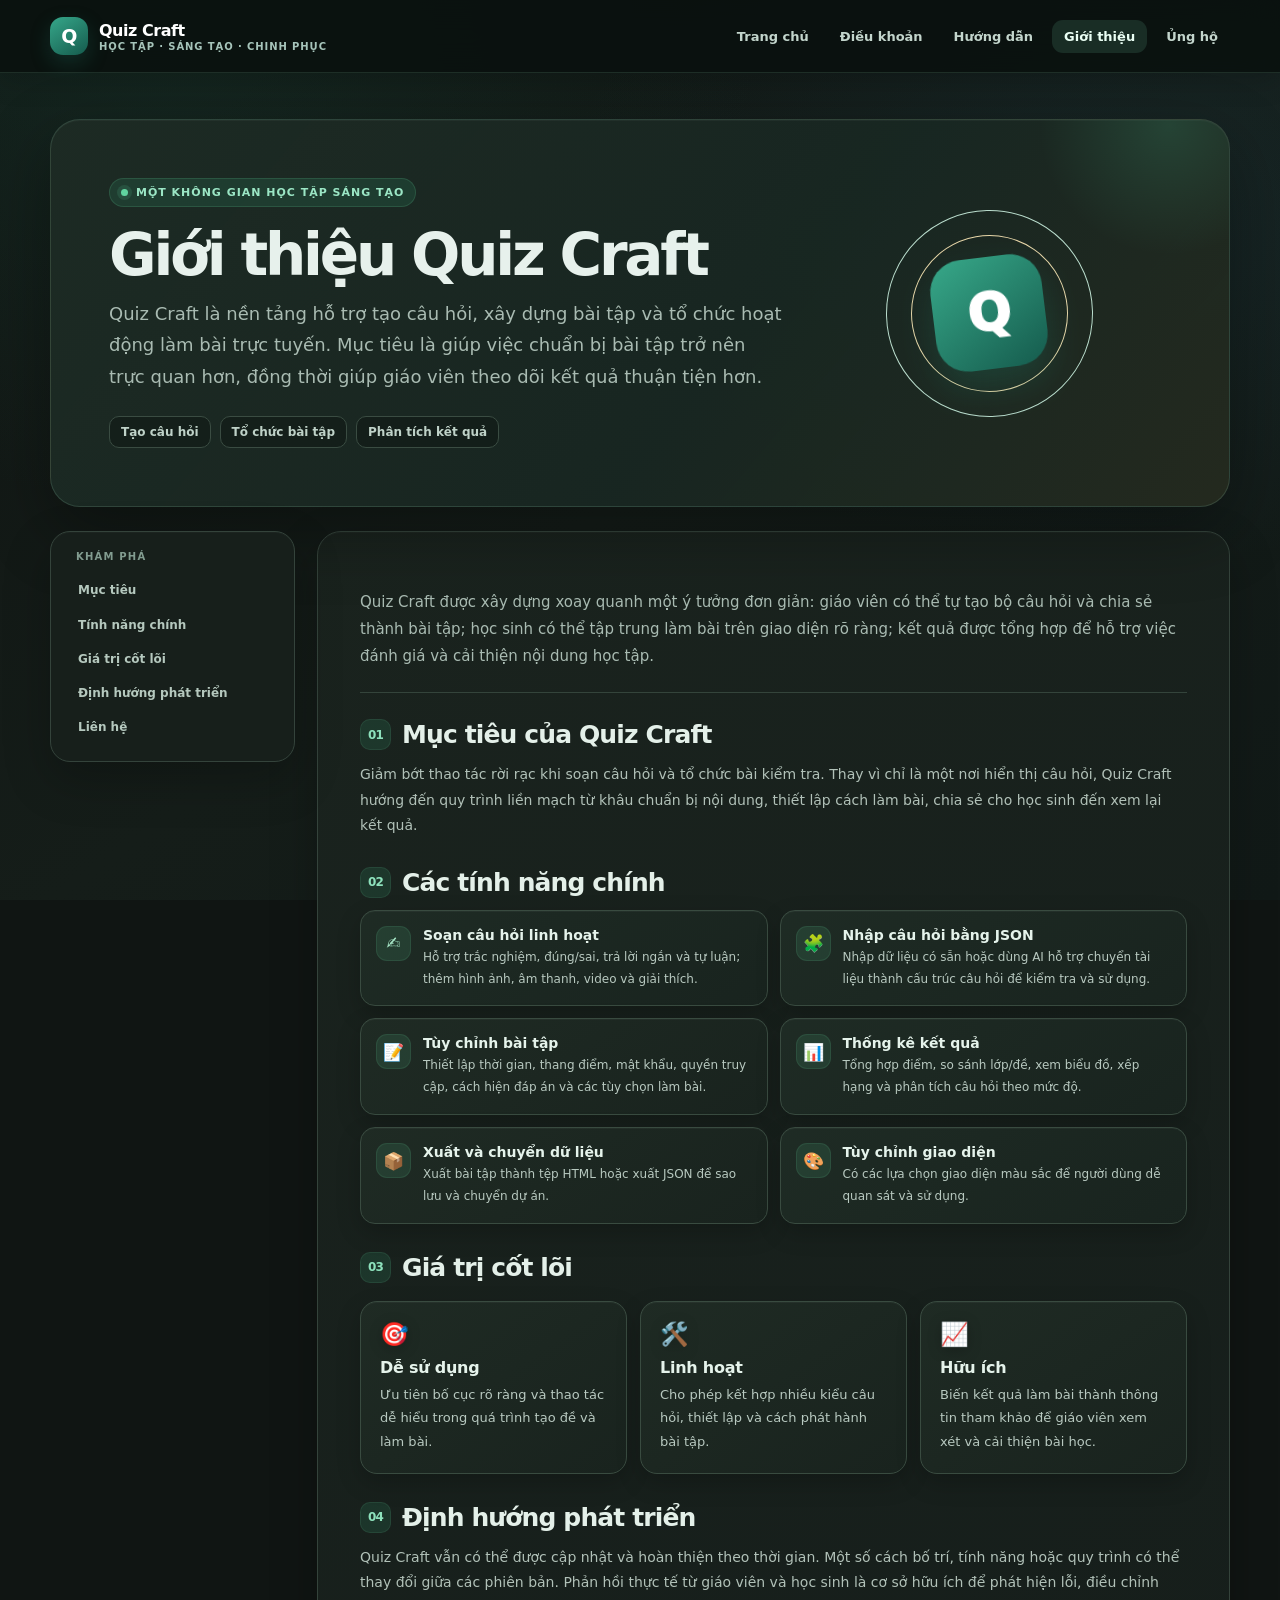
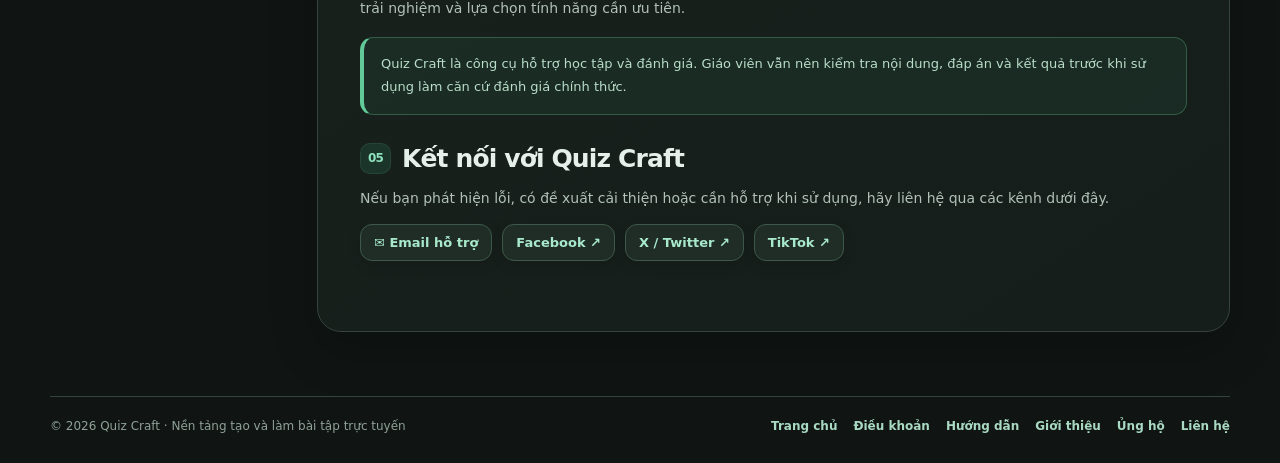
==== commit 97509191: "Update about.html" ====
--- a/about.html
+++ b/about.html
@@ -150,6 +150,6 @@
   .feature:hover,.value:hover{transform:none}
 }
 </style>
-</head><body id="top"><header class="topbar"><div class="topbar-inner"><a class="brand" href="index.html" aria-label="Quiz Craft - Trang chủ"><span class="brand-mark">Q</span><span>Quiz Craft<small>Học tập · Sáng tạo · Chinh phục</small></span></a><nav class="nav" aria-label="Điều hướng"><a href="index.html">Trang chủ</a><a href="terms.html" >Điều khoản</a><a href="guide.html" >Hướng dẫn</a><a href="about.html" aria-current="page">Giới thiệu</a><a href="support.html" rel="noopener noreferrer">Ủng hộ</a></nav></div></header><main class="wrap"><section class="hero about-hero"><div><span class="eyebrow">Một không gian học tập sáng tạo</span><h1>Giới thiệu Quiz Craft</h1><p>Quiz Craft là nền tảng hỗ trợ tạo câu hỏi, xây dựng bài tập và tổ chức hoạt động làm bài trực tuyến. Mục tiêu là giúp việc chuẩn bị bài tập trở nên trực quan hơn, đồng thời giúp giáo viên theo dõi kết quả thuận tiện hơn.</p><div class="hero-meta"><span class="meta-chip">Tạo câu hỏi</span><span class="meta-chip">Tổ chức bài tập</span><span class="meta-chip">Phân tích kết quả</span></div></div><div class="orbit" aria-hidden="true"><div class="orbit-core">Q</div></div></section><div class="layout"><aside class="side"><div class="side-label">Khám phá</div><a href="#muc-tieu">Mục tiêu</a><a href="#tinh-nang">Tính năng chính</a><a href="#gia-tri">Giá trị cốt lõi</a><a href="#phat-trien">Định hướng phát triển</a><a href="#lien-he">Liên hệ</a></aside><article class="content"><p class="intro">Quiz Craft được xây dựng xoay quanh một ý tưởng đơn giản: giáo viên có thể tự tạo bộ câu hỏi và chia sẻ thành bài tập; học sinh có thể tập trung làm bài trên giao diện rõ ràng; kết quả được tổng hợp để hỗ trợ việc đánh giá và cải thiện nội dung học tập.</p><section class="section" id="muc-tieu"><h2><span class="num">01</span>Mục tiêu của Quiz Craft</h2><p>Giảm bớt thao tác rời rạc khi soạn câu hỏi và tổ chức bài kiểm tra. Thay vì chỉ là một nơi hiển thị câu hỏi, Quiz Craft hướng đến quy trình liền mạch từ khâu chuẩn bị nội dung, thiết lập cách làm bài, chia sẻ cho học sinh đến xem lại kết quả.</p></section><section class="section" id="tinh-nang"><h2><span class="num">02</span>Các tính năng chính</h2><div class="feature-list"><div class="feature"><span class="feature-icon">✍️</span><div><strong>Soạn câu hỏi linh hoạt</strong><p>Hỗ trợ trắc nghiệm, đúng/sai, trả lời ngắn và tự luận; thêm hình ảnh, âm thanh, video và giải thích.</p></div></div><div class="feature"><span class="feature-icon">🧩</span><div><strong>Nhập câu hỏi bằng JSON</strong><p>Nhập dữ liệu có sẵn hoặc dùng AI hỗ trợ chuyển tài liệu thành cấu trúc câu hỏi để kiểm tra và sử dụng.</p></div></div><div class="feature"><span class="feature-icon">📝</span><div><strong>Tùy chỉnh bài tập</strong><p>Thiết lập thời gian, thang điểm, mật khẩu, quyền truy cập, cách hiện đáp án và các tùy chọn làm bài.</p></div></div><div class="feature"><span class="feature-icon">📊</span><div><strong>Thống kê kết quả</strong><p>Tổng hợp điểm, so sánh lớp/đề, xem biểu đồ, xếp hạng và phân tích câu hỏi theo mức độ.</p></div></div><div class="feature"><span class="feature-icon">📦</span><div><strong>Xuất và chuyển dữ liệu</strong><p>Xuất bài tập thành tệp HTML hoặc xuất JSON để sao lưu và chuyển dự án.</p></div></div><div class="feature"><span class="feature-icon">🎨</span><div><strong>Tùy chỉnh giao diện</strong><p>Có các lựa chọn giao diện màu sắc để người dùng dễ quan sát và sử dụng.</p></div></div></div></section><section class="section" id="gia-tri"><h2><span class="num">03</span>Giá trị cốt lõi</h2><div class="value-grid"><div class="value"><div class="emoji">🎯</div><h3>Dễ sử dụng</h3><p>Ưu tiên bố cục rõ ràng và thao tác dễ hiểu trong quá trình tạo đề và làm bài.</p></div><div class="value"><div class="emoji">🛠️</div><h3>Linh hoạt</h3><p>Cho phép kết hợp nhiều kiểu câu hỏi, thiết lập và cách phát hành bài tập.</p></div><div class="value"><div class="emoji">📈</div><h3>Hữu ích</h3><p>Biến kết quả làm bài thành thông tin tham khảo để giáo viên xem xét và cải thiện bài học.</p></div></div></section><section class="section" id="phat-trien"><h2><span class="num">04</span>Định hướng phát triển</h2><p>Quiz Craft vẫn có thể được cập nhật và hoàn thiện theo thời gian. Một số cách bố trí, tính năng hoặc quy trình có thể thay đổi giữa các phiên bản. Phản hồi thực tế từ giáo viên và học sinh là cơ sở hữu ích để phát hiện lỗi, điều chỉnh trải nghiệm và lựa chọn tính năng cần ưu tiên.</p><div class="note">Quiz Craft là công cụ hỗ trợ học tập và đánh giá. Giáo viên vẫn nên kiểm tra nội dung, đáp án và kết quả trước khi sử dụng làm căn cứ đánh giá chính thức.</div></section><section class="section" id="lien-he"><h2><span class="num">05</span>Kết nối với Quiz Craft</h2><p>Nếu bạn phát hiện lỗi, có đề xuất cải thiện hoặc cần hỗ trợ khi sử dụng, hãy liên hệ qua các kênh dưới đây.</p><div class="contact-row"><a class="contact-link" href="mailto:hosu2k9@gmail.com">✉️ Email hỗ trợ</a><a class="contact-link" href="https://www.facebook.com/hovsu2009" target="_blank" rel="noopener noreferrer">Facebook ↗</a><a class="contact-link" href="https://x.com/hovsu2009" target="_blank" rel="noopener noreferrer">X / Twitter ↗</a><a class="contact-link" href="https://www.tiktok.com/@hovsu2009" target="_blank" rel="noopener noreferrer">TikTok ↗</a></div></section></article></div></main><footer class="footer"><span>© 2026 Quiz Craft · Nền tảng tạo và làm bài tập trực tuyến</span><span class="footer-links"><a href="terms.html">Điều khoản</a><a href="guide.html">Hướng dẫn</a><a href="about.html">Giới thiệu</a><a href="support.html" rel="noopener noreferrer">Ủng hộ</a><a href="mailto:hosu2k9@gmail.com">Liên hệ</a></span></footer><a class="toplink" href="#top" aria-label="Lên đầu trang">↑</a><script>
+</head><body id="top"><header class="topbar"><div class="topbar-inner"><a class="brand" href="index.html" aria-label="Quiz Craft - Trang chủ"><span class="brand-mark">Q</span><span>Quiz Craft<small>Học tập · Sáng tạo · Chinh phục</small></span></a><nav class="nav" aria-label="Điều hướng"><a href="index.html">Trang chủ</a><a href="terms.html" >Điều khoản</a><a href="guide.html" >Hướng dẫn</a><a href="about.html" aria-current="page">Giới thiệu</a><a href="support.html" rel="noopener noreferrer">Ủng hộ</a></nav></div></header><main class="wrap"><section class="hero about-hero"><div><span class="eyebrow">Một không gian học tập sáng tạo</span><h1>Giới thiệu Quiz Craft</h1><p>Quiz Craft là nền tảng hỗ trợ tạo câu hỏi, xây dựng bài tập và tổ chức hoạt động làm bài trực tuyến. Mục tiêu là giúp việc chuẩn bị bài tập trở nên trực quan hơn, đồng thời giúp giáo viên theo dõi kết quả thuận tiện hơn.</p><div class="hero-meta"><span class="meta-chip">Tạo câu hỏi</span><span class="meta-chip">Tổ chức bài tập</span><span class="meta-chip">Phân tích kết quả</span></div></div><div class="orbit" aria-hidden="true"><div class="orbit-core">Q</div></div></section><div class="layout"><aside class="side"><div class="side-label">Khám phá</div><a href="#muc-tieu">Mục tiêu</a><a href="#tinh-nang">Tính năng chính</a><a href="#gia-tri">Giá trị cốt lõi</a><a href="#phat-trien">Định hướng phát triển</a><a href="#lien-he">Liên hệ</a></aside><article class="content"><p class="intro">Quiz Craft được xây dựng xoay quanh một ý tưởng đơn giản: giáo viên có thể tự tạo bộ câu hỏi và chia sẻ thành bài tập; học sinh có thể tập trung làm bài trên giao diện rõ ràng; kết quả được tổng hợp để hỗ trợ việc đánh giá và cải thiện nội dung học tập.</p><section class="section" id="muc-tieu"><h2><span class="num">01</span>Mục tiêu của Quiz Craft</h2><p>Giảm bớt thao tác rời rạc khi soạn câu hỏi và tổ chức bài kiểm tra. Thay vì chỉ là một nơi hiển thị câu hỏi, Quiz Craft hướng đến quy trình liền mạch từ khâu chuẩn bị nội dung, thiết lập cách làm bài, chia sẻ cho học sinh đến xem lại kết quả.</p></section><section class="section" id="tinh-nang"><h2><span class="num">02</span>Các tính năng chính</h2><div class="feature-list"><div class="feature"><span class="feature-icon">✍️</span><div><strong>Soạn câu hỏi linh hoạt</strong><p>Hỗ trợ trắc nghiệm, đúng/sai, trả lời ngắn và tự luận; thêm hình ảnh, âm thanh, video và giải thích.</p></div></div><div class="feature"><span class="feature-icon">🧩</span><div><strong>Nhập câu hỏi bằng JSON</strong><p>Nhập dữ liệu có sẵn hoặc dùng AI hỗ trợ chuyển tài liệu thành cấu trúc câu hỏi để kiểm tra và sử dụng.</p></div></div><div class="feature"><span class="feature-icon">📝</span><div><strong>Tùy chỉnh bài tập</strong><p>Thiết lập thời gian, thang điểm, mật khẩu, quyền truy cập, cách hiện đáp án và các tùy chọn làm bài.</p></div></div><div class="feature"><span class="feature-icon">📊</span><div><strong>Thống kê kết quả</strong><p>Tổng hợp điểm, so sánh lớp/đề, xem biểu đồ, xếp hạng và phân tích câu hỏi theo mức độ.</p></div></div><div class="feature"><span class="feature-icon">📦</span><div><strong>Xuất và chuyển dữ liệu</strong><p>Xuất bài tập thành tệp HTML hoặc xuất JSON để sao lưu và chuyển dự án.</p></div></div><div class="feature"><span class="feature-icon">🎨</span><div><strong>Tùy chỉnh giao diện</strong><p>Có các lựa chọn giao diện màu sắc để người dùng dễ quan sát và sử dụng.</p></div></div></div></section><section class="section" id="gia-tri"><h2><span class="num">03</span>Giá trị cốt lõi</h2><div class="value-grid"><div class="value"><div class="emoji">🎯</div><h3>Dễ sử dụng</h3><p>Ưu tiên bố cục rõ ràng và thao tác dễ hiểu trong quá trình tạo đề và làm bài.</p></div><div class="value"><div class="emoji">🛠️</div><h3>Linh hoạt</h3><p>Cho phép kết hợp nhiều kiểu câu hỏi, thiết lập và cách phát hành bài tập.</p></div><div class="value"><div class="emoji">📈</div><h3>Hữu ích</h3><p>Biến kết quả làm bài thành thông tin tham khảo để giáo viên xem xét và cải thiện bài học.</p></div></div></section><section class="section" id="phat-trien"><h2><span class="num">04</span>Định hướng phát triển</h2><p>Quiz Craft vẫn có thể được cập nhật và hoàn thiện theo thời gian. Một số cách bố trí, tính năng hoặc quy trình có thể thay đổi giữa các phiên bản. Phản hồi thực tế từ giáo viên và học sinh là cơ sở hữu ích để phát hiện lỗi, điều chỉnh trải nghiệm và lựa chọn tính năng cần ưu tiên.</p><div class="note">Quiz Craft là công cụ hỗ trợ học tập và đánh giá. Giáo viên vẫn nên kiểm tra nội dung, đáp án và kết quả trước khi sử dụng làm căn cứ đánh giá chính thức.</div></section><section class="section" id="lien-he"><h2><span class="num">05</span>Kết nối với Quiz Craft</h2><p>Nếu bạn phát hiện lỗi, có đề xuất cải thiện hoặc cần hỗ trợ khi sử dụng, hãy liên hệ qua các kênh dưới đây.</p><div class="contact-row"><a class="contact-link" href="mailto:hosu2k9@gmail.com">✉️ Email hỗ trợ</a><a class="contact-link" href="https://www.facebook.com/hovsu2009" target="_blank" rel="noopener noreferrer">Facebook ↗</a><a class="contact-link" href="https://x.com/hovsu2009" target="_blank" rel="noopener noreferrer">X / Twitter ↗</a><a class="contact-link" href="https://www.tiktok.com/@hovsu2009" target="_blank" rel="noopener noreferrer">TikTok ↗</a></div></section></article></div></main><footer class="footer"><span>© 2026 Quiz Craft · Nền tảng tạo và làm bài tập trực tuyến</span><span class="footer-links"><a href="index.html">Trang chủ</a><a href="terms.html">Điều khoản</a><a href="guide.html">Hướng dẫn</a><a href="about.html">Giới thiệu</a><a href="support.html" rel="noopener noreferrer">Ủng hộ</a><a href="mailto:hosu2k9@gmail.com">Liên hệ</a></span></footer><a class="toplink" href="#top" aria-label="Lên đầu trang">↑</a><script>
 (()=>{const b=document.querySelector('.toplink');if(!b)return;const update=()=>b.classList.toggle('show',window.scrollY>420);window.addEventListener('scroll',update,{passive:true});update();})();
 </script></body></html>
